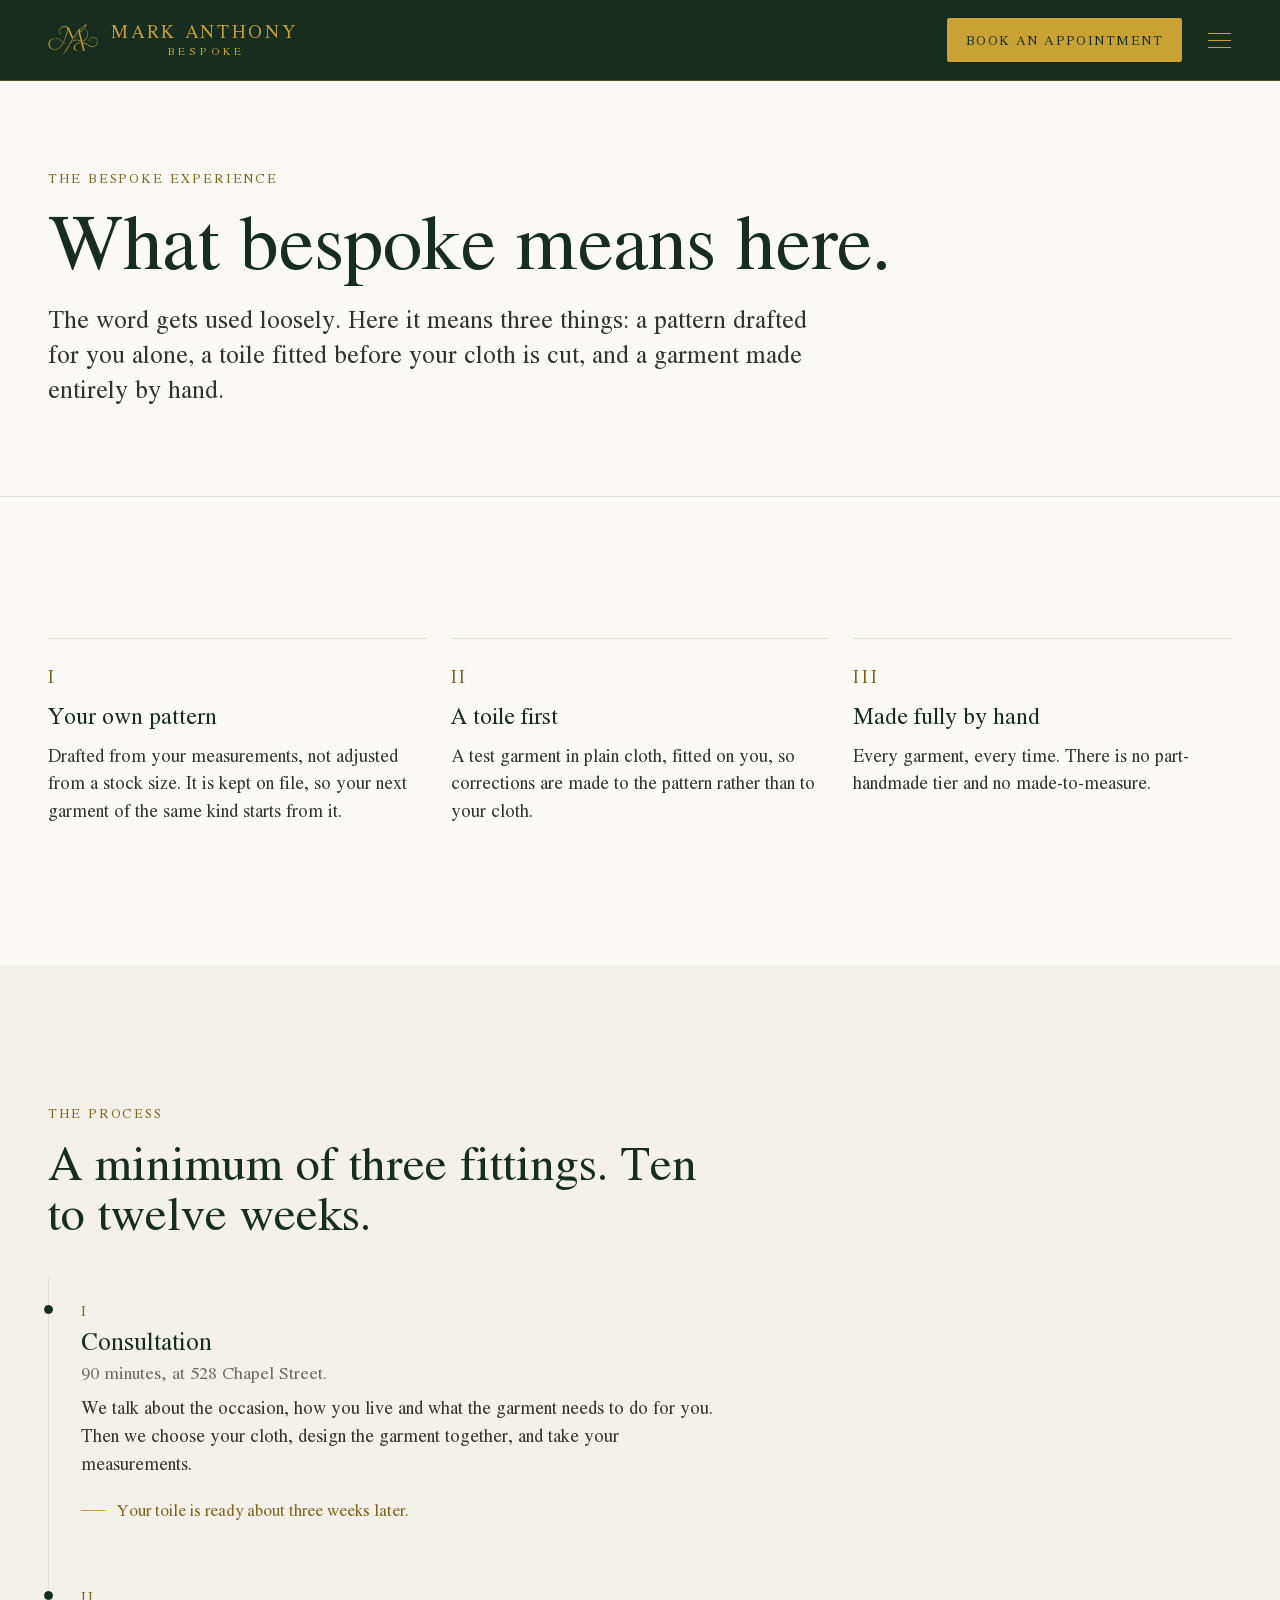
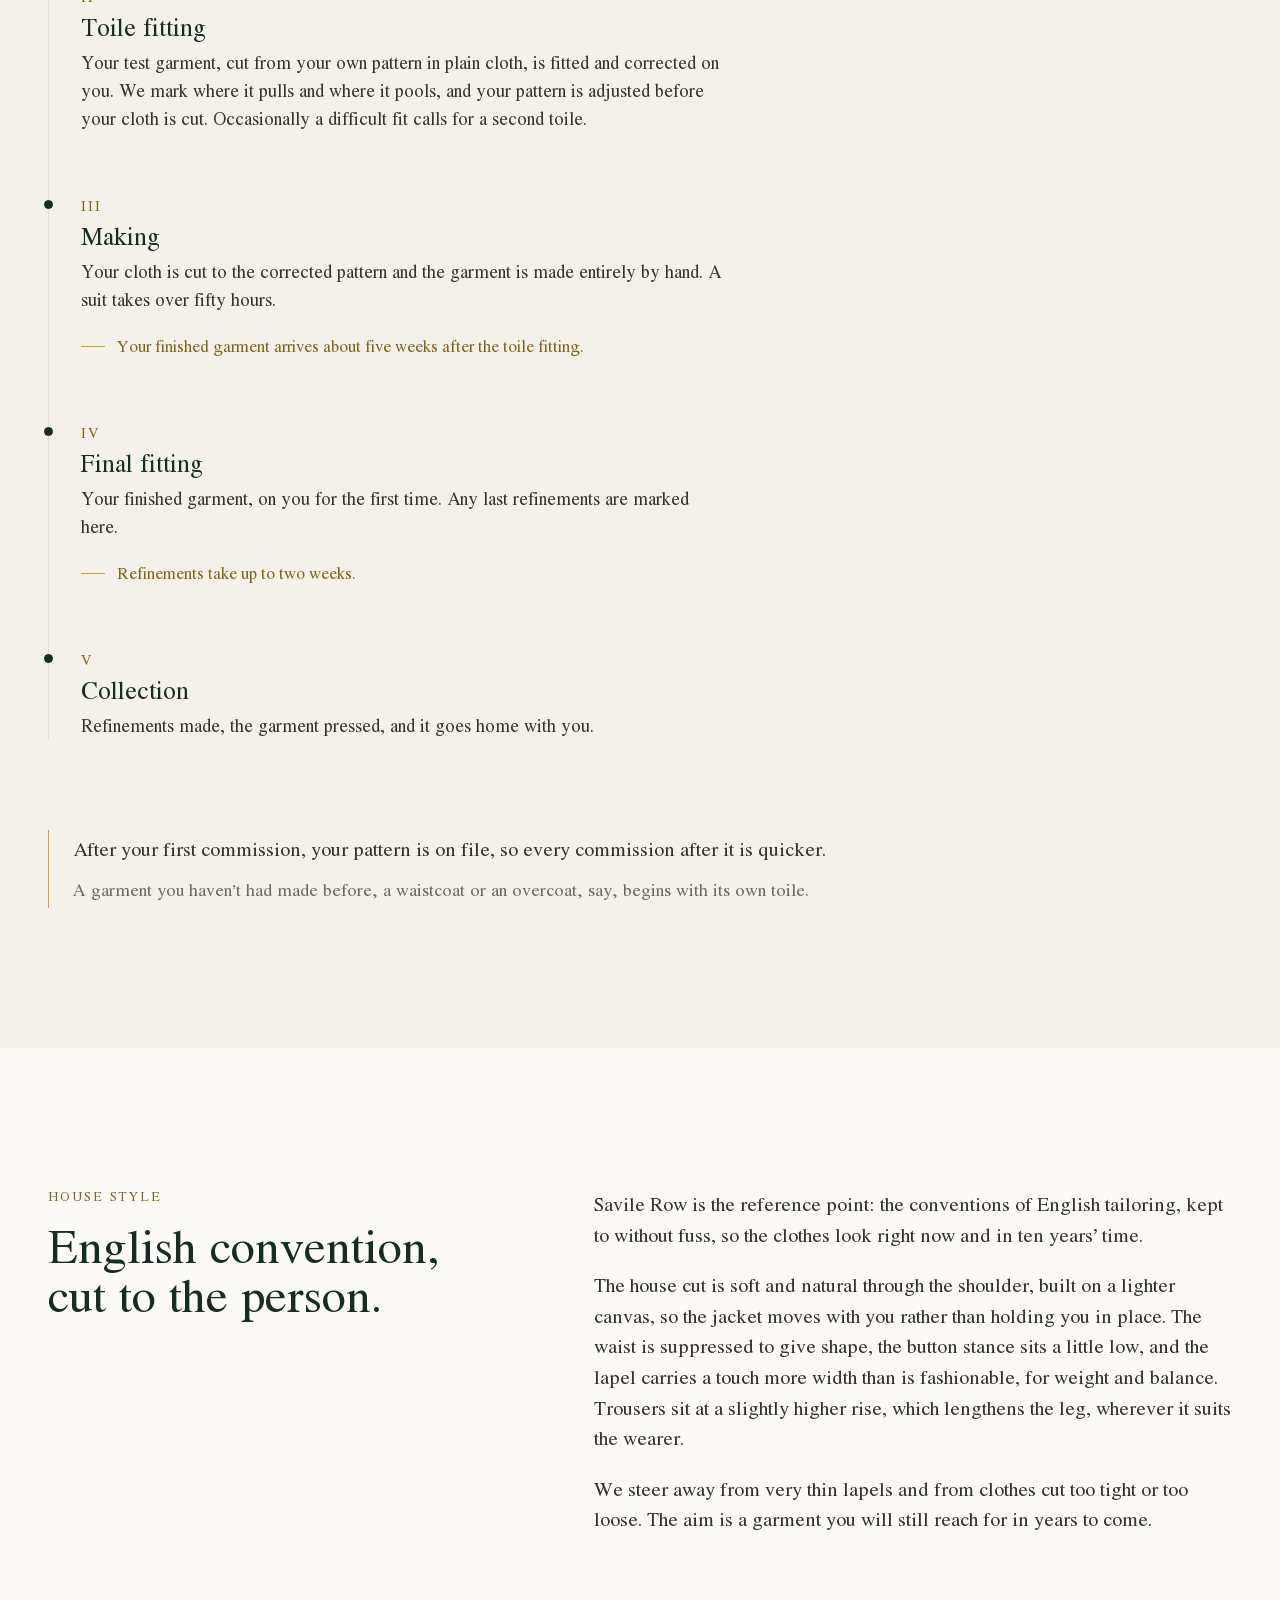
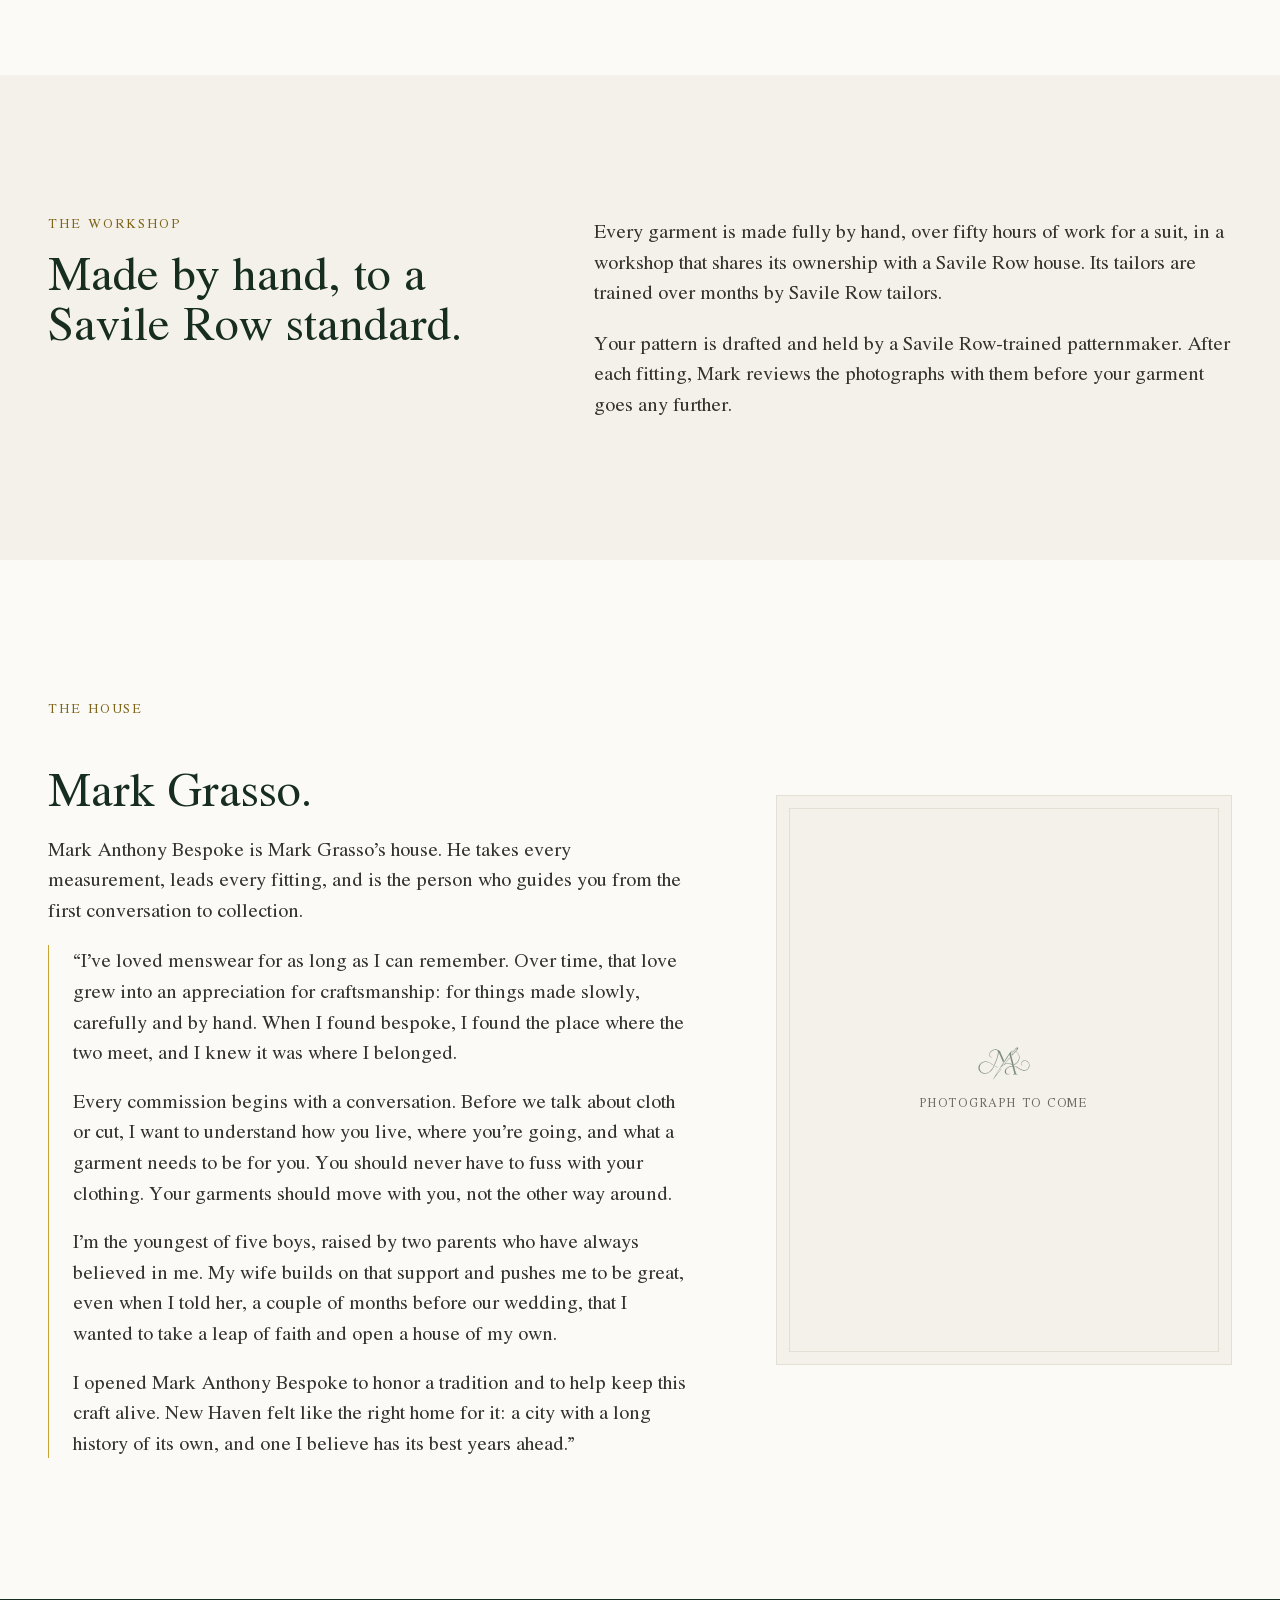
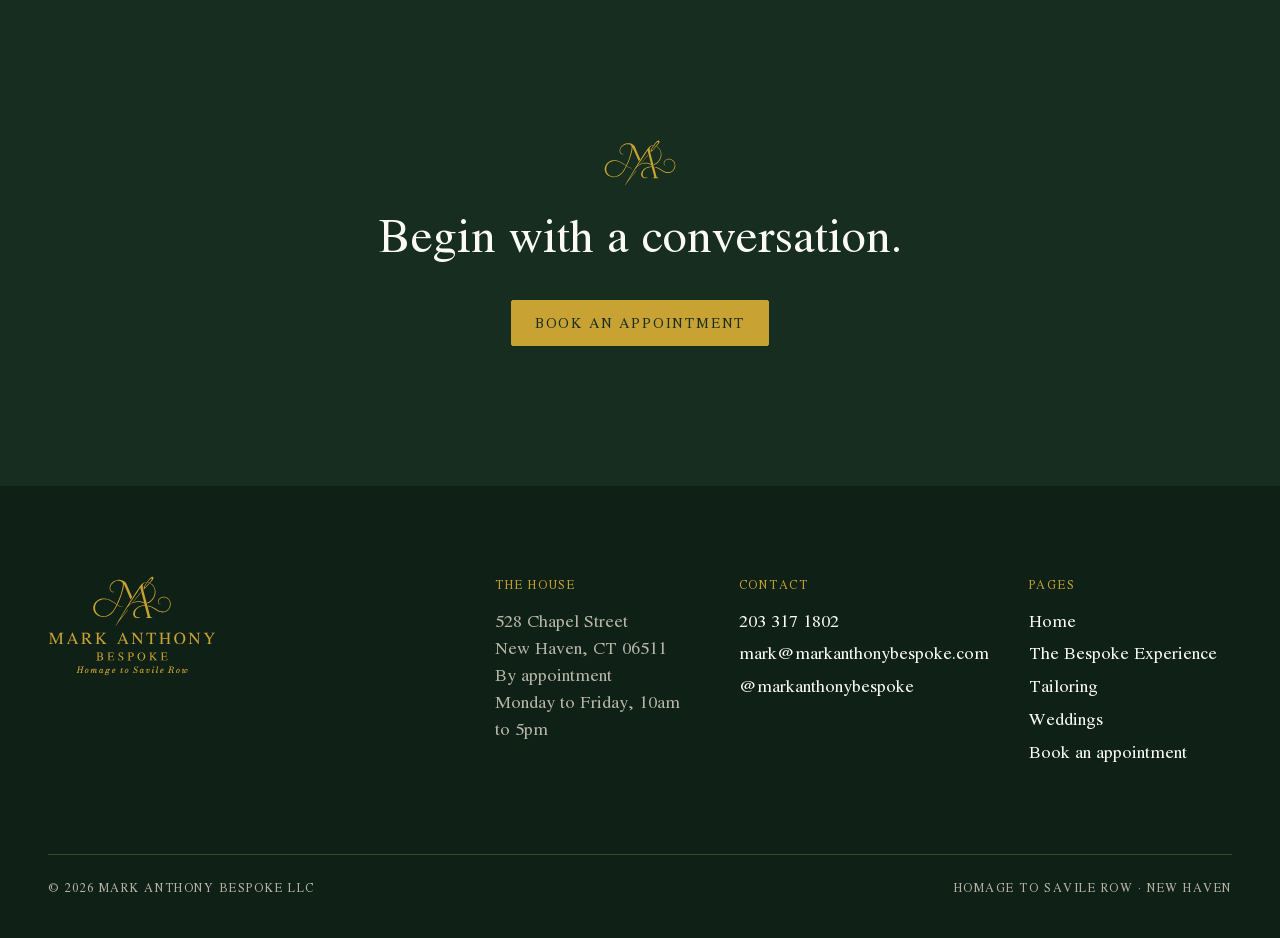
==== bespoke-experience/index.html @ 06cf0a45 "Add files via upload" ====
<!doctype html>
<html lang="en">
<head>
<meta charset="utf-8">
<meta name="viewport" content="width=device-width, initial-scale=1">
<title>The Bespoke Experience | Mark Anthony Bespoke</title>
<meta name="description" content="What bespoke means at Mark Anthony Bespoke: your own pattern, a toile fitting, and a garment made fully by hand. A minimum of three fittings over ten to twelve weeks.">
<meta name="theme-color" content="#162d20">
<meta property="og:title" content="The Bespoke Experience | Mark Anthony Bespoke">
<meta property="og:description" content="What bespoke means at Mark Anthony Bespoke: your own pattern, a toile fitting, and a garment made fully by hand. A minimum of three fittings over ten to twelve weeks.">
<meta property="og:type" content="website">
<link rel="icon" href="../assets/img/monogram-ink.svg" type="image/svg+xml">
<link rel="preload" href="../assets/fonts/jomolhari-latin.woff2" as="font" type="font/woff2" crossorigin>
<link rel="stylesheet" href="../assets/css/site.css">
<script src="../assets/js/site.js" defer></script>
</head>
<body>
<a class="skip" href="#main">Skip to content</a>
<header class="site-header" data-review="S-01">
  <div class="wrap site-header__inner">
    <a class="brand" href="../">
      <img src="../assets/img/monogram.svg" alt="" width="50" height="32">
      <span class="brand__word" aria-hidden="true"><span class="brand__name">Mark Anthony</span><span class="brand__sub">Bespoke</span></span>
      <span class="visually-hidden">Mark Anthony Bespoke, home</span>
    </a>
    <a class="btn header-book" href="../book/">Book an appointment</a>
    <button class="menu-toggle" type="button" aria-expanded="false" aria-controls="menu" aria-label="Open menu"><span></span></button>
  </div>
  <nav class="menu" id="menu" aria-label="Main" hidden>
    <div class="wrap">
      <ul class="menu__links"><li><a href="../">Home</a></li><li><a href="../bespoke-experience/" aria-current="page">The Bespoke Experience</a></li><li><a href="../tailoring/">Tailoring</a></li><li><a href="../weddings/">Weddings</a></li><li><a href="../book/">Book an appointment</a></li></ul>
      <div class="menu__meta">
        <a href="tel:+12033171802">203 317 1802</a>
        <a href="mailto:mark@markanthonybespoke.com">mark@markanthonybespoke.com</a>
        <a href="https://www.instagram.com/markanthonybespoke/" rel="noopener" target="_blank">Instagram @markanthonybespoke</a>
      </div>
    </div>
  </nav>
</header>
<main id="main">
<header class="page-head" data-review="E-01">
  <div class="wrap">
    <span class="eyebrow">The Bespoke Experience</span>
    <h1>What bespoke means here.</h1>
    <p class="lede">The word gets used loosely. Here it means three things: a pattern drafted for you alone, a toile fitted before your cloth is cut, and a garment made entirely by hand.</p>
  </div>
</header>

<section class="section" aria-labelledby="h-three" data-review="E-02">
  <div class="wrap">
    <h2 id="h-three" class="visually-hidden">Three things that make it bespoke</h2>
    <div class="cards cards--3">
      <article class="card card--rule reveal"><p class="card__meta">I</p><h3>Your own pattern</h3><p>Drafted from your measurements, not adjusted from a stock size. It is kept on file, so your next garment of the same kind starts from it.</p></article>
      <article class="card card--rule reveal"><p class="card__meta">II</p><h3>A toile first</h3><p>A test garment in plain cloth, fitted on you, so corrections are made to the pattern rather than to your cloth.</p></article>
      <article class="card card--rule reveal"><p class="card__meta">III</p><h3>Made fully by hand</h3><p>Every garment, every time. There is no part-handmade tier and no made-to-measure.</p></article>
    </div>
  </div>
</section>

<section class="section on-paper2" id="process" aria-labelledby="h-process" data-review="E-03">
  <div class="wrap">
    <div class="section-head reveal">
      <span class="eyebrow">The Process</span>
      <h2 id="h-process">A minimum of three fittings. Ten to twelve weeks.</h2>
    </div>
    <ol class="steps steps--full"><li class="step reveal"><p class="step__num">I</p><h3 class="step__title">Consultation</h3><p class="muted small" style="margin-top:.25rem">90 minutes, at 528 Chapel Street.</p><p class="step__body">We talk about the occasion, how you live and what the garment needs to do for you. Then we choose your cloth, design the garment together, and take your measurements.</p><p class="step__gap">Your toile is ready about three weeks later.</p></li><li class="step reveal"><p class="step__num">II</p><h3 class="step__title">Toile fitting</h3><p class="step__body">Your test garment, cut from your own pattern in plain cloth, is fitted and corrected on you. We mark where it pulls and where it pools, and your pattern is adjusted before your cloth is cut. Occasionally a difficult fit calls for a second toile.</p></li><li class="step reveal"><p class="step__num">III</p><h3 class="step__title">Making</h3><p class="step__body">Your cloth is cut to the corrected pattern and the garment is made entirely by hand. A suit takes over fifty hours.</p><p class="step__gap">Your finished garment arrives about five weeks after the toile fitting.</p></li><li class="step reveal"><p class="step__num">IV</p><h3 class="step__title">Final fitting</h3><p class="step__body">Your finished garment, on you for the first time. Any last refinements are marked here.</p><p class="step__gap">Refinements take up to two weeks.</p></li><li class="step reveal"><p class="step__num">V</p><h3 class="step__title">Collection</h3><p class="step__body">Refinements made, the garment pressed, and it goes home with you.</p></li></ol>
    <div class="callout reveal" style="margin-top:var(--space-5)" data-review="E-04">
      <p>After your first commission, your pattern is on file, so every commission after it is quicker.</p>
      <p class="small muted">A garment you haven&rsquo;t had made before, a waistcoat or an overcoat, say, begins with its own toile.</p>
    </div>
  </div>
</section>

<section class="section" aria-labelledby="h-style" data-review="E-05">
  <div class="wrap split">
    <div class="reveal">
      <span class="eyebrow">House style</span>
      <h2 id="h-style">English convention, cut to the person.</h2>
    </div>
    <div class="prose reveal">
      <p>Savile Row is the reference point: the conventions of English tailoring, kept to without fuss, so the clothes look right now and in ten years&rsquo; time.</p>
      <p>The house cut is soft and natural through the shoulder, built on a lighter canvas, so the jacket moves with you rather than holding you in place. The waist is suppressed to give shape, the button stance sits a little low, and the lapel carries a touch more width than is fashionable, for weight and balance. Trousers sit at a slightly higher rise, which lengthens the leg, wherever it suits the wearer.</p>
      <p>We steer away from very thin lapels and from clothes cut too tight or too loose. The aim is a garment you will still reach for in years to come.</p>
    </div>
  </div>
</section>

<section class="section on-paper2" aria-labelledby="h-workshop" data-review="E-06">
  <div class="wrap split">
    <div class="reveal">
      <span class="eyebrow">The workshop</span>
      <h2 id="h-workshop">Made by hand, to a Savile Row standard.</h2>
    </div>
    <div class="prose reveal">
      <p>Every garment is made fully by hand, over fifty hours of work for a suit, in a workshop that shares its ownership with a Savile Row house. Its tailors are trained over months by Savile Row tailors.</p>
      <p>Your pattern is drafted and held by a Savile Row-trained patternmaker. After each fitting, Mark reviews the photographs with them before your garment goes any further.</p>
    </div>
  </div>
</section>

<section class="section" aria-labelledby="h-mark" data-review="E-07">
  <div class="wrap split split--rev">
    <div class="reveal"><div class="ratio ratio--4x5"><div class="ph" role="img" aria-label="Mark Grasso in the fitting room"><!-- PHOTO: Portrait of Mark in the fitting room, tape round his neck, window light. 4:5 portrait. --><span><img src="../assets/img/monogram-ink.svg" alt="" width="52" height="33">Photograph to come</span></div></div></div>
    <div class="prose reveal">
      <span class="eyebrow">The house</span>
      <h2 id="h-mark">Mark Grasso.</h2>
      <p>Mark Anthony Bespoke is Mark Grasso&rsquo;s house. He takes every measurement, leads every fitting, and is the person who guides you from the first conversation to collection.</p>
      <div class="quote">
        <p>&ldquo;I&rsquo;ve loved menswear for as long as I can remember. Over time, that love grew into an appreciation for craftsmanship: for things made slowly, carefully and by hand. When I found bespoke, I found the place where the two meet, and I knew it was where I belonged.</p>
        <p>Every commission begins with a conversation. Before we talk about cloth or cut, I want to understand how you live, where you&rsquo;re going, and what a garment needs to be for you. You should never have to fuss with your clothing. Your garments should move with you, not the other way around.</p>
        <p>I&rsquo;m the youngest of five boys, raised by two parents who have always believed in me. My wife builds on that support and pushes me to be great, even when I told her, a couple of months before our wedding, that I wanted to take a leap of faith and open a house of my own.</p>
        <p>I opened Mark Anthony Bespoke to honor a tradition and to help keep this craft alive. New Haven felt like the right home for it: a city with a long history of its own, and one I believe has its best years ahead.&rdquo;</p>
      </div>
    </div>
  </div>
</section>
</main>

<section class="closing on-ink" aria-labelledby="closing-h" data-review="S-03">
  <div class="wrap">
    <img src="../assets/img/monogram.svg" alt="" width="72" height="46">
    <h2 id="closing-h">Begin with a conversation.</h2>
    <div class="btn-row"><a class="btn" href="../book/">Book an appointment</a></div>
  </div>
</section>

<footer class="site-footer" data-review="S-02">
  <div class="wrap">
    <div class="footer-grid">
      <div><img class="footer-logo" src="../assets/img/logo-full.svg" alt="Mark Anthony Bespoke, Homage to Savile Row" width="168" height="100"></div>
      <div>
        <p class="footer-h">The house</p>
        <address>528 Chapel Street<br>New Haven, CT 06511</address>
        <p>By appointment<br>Monday to Friday, 10am to 5pm</p>
      </div>
      <div>
        <p class="footer-h">Contact</p>
        <ul>
          <li><a href="tel:+12033171802">203 317 1802</a></li>
          <li><a href="mailto:mark@markanthonybespoke.com">mark@markanthonybespoke.com</a></li>
          <li><a href="https://www.instagram.com/markanthonybespoke/" rel="noopener" target="_blank">@markanthonybespoke</a></li>
        </ul>
      </div>
      <div>
        <p class="footer-h">Pages</p>
        <ul><li><a href="../">Home</a></li><li><a href="../bespoke-experience/">The Bespoke Experience</a></li><li><a href="../tailoring/">Tailoring</a></li><li><a href="../weddings/">Weddings</a></li><li><a href="../book/">Book an appointment</a></li></ul>
      </div>
    </div>
    <div class="footer-base"><span>&copy; 2026 Mark Anthony Bespoke LLC</span><span>Homage to Savile Row &middot; New Haven</span></div>
  </div>
</footer>
</body>
</html>
---- assets/css/site.css ----
/* Mark Anthony Bespoke — site.css (v2)
   Brand colours from the logo SVG: green #162d20, gold #c8a232.
   One typeface throughout: Jomolhari (regular only). No italics.
   Restraint: hairline rules, no shadows, radius ≤ 2px.
   Contrast (measured):
     on --paper #fbfaf7: --ink 14.1:1 · --body 12.2:1 · --muted 5.3:1 · --gold-text 5.4:1 (5.0:1 on --paper-2)
     --gold #c8a232 on paper is 2.3:1 — never text on light backgrounds; rules and ornaments only.
     on --ink: --paper 14.1:1 · --gold 6.1:1 · --muted-dark 7.2:1 */

/* Jomolhari (SIL Open Font License), Latin subset with TrueType hinting removed (its hinting
   renders unevenly on Windows at text sizes). Self-hosted and preloaded so pages open in it. */
@font-face {
  font-family: "Jomolhari";
  font-style: normal;
  font-weight: 400;
  font-display: swap;
  src: url("../fonts/jomolhari-latin.woff2") format("woff2");
  unicode-range: U+0000-00FF, U+0131, U+0152-0153, U+02BB-02BC, U+02C6, U+02DA, U+02DC, U+0304, U+0308, U+0329, U+2000-206F, U+20AC, U+2122, U+2191, U+2193, U+2212, U+2215, U+FEFF, U+FFFD;
}

:root {
  --ink: #162d20;           /* logo green */
  --ink-deep: #0f2117;
  --gold: #c8a232;          /* logo gold */
  --gold-text: #7d6418;     /* same hue, darkened for small text on paper */
  --paper: #fbfaf7;
  --paper-2: #f4f1ea;
  --body: #33322d;
  --muted: #6b695f;
  --muted-dark: #b9b6a8;
  --rule: #e4dfd4;
  --rule-dark: rgba(200, 162, 50, .3);

  --f: "Jomolhari", Georgia, "Times New Roman", serif;

  --measure: 64ch;
  --wrap: 74rem;
  --gutter: clamp(1rem, 4vw, 3rem);
  --space-2: 1rem;
  --space-3: 1.5rem;
  --space-4: 2.5rem;
  --space-5: clamp(3rem, 7vw, 6rem);
  --space-6: clamp(4.5rem, 11vw, 9rem);
  --radius: 2px;
  --ease: cubic-bezier(.2, .7, .2, 1);
  --header-h: 5rem;
}

/* ---------- Reset ---------- */
*, *::before, *::after { box-sizing: border-box; }
html { -webkit-text-size-adjust: 100%; scroll-padding-top: calc(var(--header-h) + 1rem); }
@media (prefers-reduced-motion: no-preference) { html { scroll-behavior: smooth; } }
body {
  margin: 0;
  background: var(--paper);
  color: var(--body);
  font: 400 1.125rem/1.7 var(--f);
  font-kerning: normal;
  font-synthesis: none;
  -webkit-font-smoothing: antialiased;
}
img, svg { display: block; max-width: 100%; height: auto; }
a { color: inherit; }
h1, h2, h3, h4 { margin: 0; font-weight: 400; color: var(--ink); font-family: var(--f); }
p, ul, ol, dl, figure, blockquote { margin: 0; }
em, i, cite { font-style: normal; }

/* ---------- Focus ---------- */
:focus { outline: none; }
:focus-visible { outline: 2px solid var(--gold-text); outline-offset: 3px; border-radius: var(--radius); }
.on-ink :focus-visible, .site-header :focus-visible, .hero :focus-visible, .menu :focus-visible { outline-color: var(--gold); }

.skip {
  position: absolute; left: 1rem; top: -4rem; z-index: 100;
  background: var(--gold); color: var(--ink);
  font: 400 .8125rem/1 var(--f); letter-spacing: .12em; text-transform: uppercase;
  padding: .9rem 1.1rem; text-decoration: none;
}
.skip:focus { top: 1rem; }
.visually-hidden {
  position: absolute !important; width: 1px; height: 1px; overflow: hidden;
  clip: rect(0 0 0 0); white-space: nowrap;
}

/* ---------- Type ---------- */
h1 { font-size: clamp(2.4rem, 5.6vw, 4.4rem); line-height: 1.08; letter-spacing: -.005em; }
h2, .h2 { font-size: clamp(1.8rem, 3.6vw, 2.7rem); line-height: 1.15; }
h3, .h3 { font-size: clamp(1.3rem, 2.1vw, 1.55rem); line-height: 1.3; }

/* The all-caps label style: eyebrows, buttons, small labels */
.caps, .eyebrow, .btn, .link, .card__meta, .step__num, .appt__dur, .expect dt, .footer-h {
  font-family: var(--f); font-weight: 400; text-transform: uppercase; letter-spacing: .16em;
}
.eyebrow { display: block; font-size: .75rem; line-height: 1.3; color: var(--gold-text); margin-bottom: var(--space-2); }
.on-ink .eyebrow { color: var(--gold); }
.lede { font-size: clamp(1.2rem, 1.9vw, 1.4rem); line-height: 1.55; max-width: 34em; }
.prose { max-width: var(--measure); }
.prose > * + * { margin-top: 1.1em; }
.muted { color: var(--muted); }
.small { font-size: 1rem; }

.tk {
  font: 400 .8125rem/1.4 var(--f); letter-spacing: .02em;
  background: #f6eed9; color: #5d4a22; padding: .1em .4em; border-radius: var(--radius);
}
.on-ink .tk { background: rgba(200,162,50,.18); color: var(--paper); }

/* ---------- Layout ---------- */
.wrap { width: min(100% - 2 * var(--gutter), var(--wrap)); margin-inline: auto; }
.section { padding-block: var(--space-6); }
.section + .section { border-top: 1px solid var(--rule); }
.on-ink { background: var(--ink); color: var(--paper); }
.on-ink h1, .on-ink h2, .on-ink h3 { color: var(--paper); }
.on-ink .muted { color: var(--muted-dark); }
.on-paper2 { background: var(--paper-2); }
.section.on-ink + .section, .section + .section.on-ink, .section.on-paper2 + .section, .section + .section.on-paper2 { border-top: 0; }

.split { display: grid; gap: var(--space-4); }
@media (min-width: 56rem) {
  .split { grid-template-columns: 5fr 7fr; gap: var(--space-5); align-items: start; }
  .split--rev { grid-template-columns: 7fr 5fr; align-items: center; }
  .split--rev > :first-child { order: 2; }
}
.section-head { max-width: 42rem; margin-bottom: var(--space-4); }
.section-head p { margin-top: var(--space-2); }

/* ---------- Buttons & links ---------- */
.btn {
  display: inline-flex; align-items: center; justify-content: center;
  min-height: 2.875rem; padding: .85rem 1.4rem .75rem;
  font-size: .8125rem; line-height: 1.1; letter-spacing: .14em;
  text-decoration: none; text-align: center;
  border: 1px solid var(--ink); border-radius: var(--radius);
  background: var(--ink); color: var(--paper); cursor: pointer;
  transition: background-color .25s var(--ease), color .25s var(--ease), border-color .25s var(--ease);
}
.btn:hover { background: var(--ink-deep); }
.btn--ghost { background: transparent; color: var(--ink); }
.btn--ghost:hover { background: var(--ink); color: var(--paper); }
.on-ink .btn, .hero .btn, .site-header .btn { background: var(--gold); color: var(--ink); border-color: var(--gold); }
.on-ink .btn:hover, .hero .btn:hover, .site-header .btn:hover { background: #d8b648; border-color: #d8b648; }
.btn-row { display: flex; flex-wrap: wrap; gap: .75rem; margin-top: var(--space-4); }

.link {
  font-size: .8125rem; line-height: 1.3; letter-spacing: .14em;
  text-decoration: none; color: var(--ink);
  display: inline-flex; align-items: center; gap: .6em; padding-block: .8rem;
  background: linear-gradient(currentColor, currentColor) 0 calc(100% - .55rem) / 0 1px no-repeat;
  transition: background-size .35s var(--ease);
}
.link::after { content: "\203A"; letter-spacing: 0; transition: transform .35s var(--ease); }
.link:hover { background-size: 100% 1px; }
.link:hover::after { transform: translateX(3px); }
.on-ink .link { color: var(--paper); }
.prose a, .text-link { color: var(--ink); text-decoration-color: var(--gold); text-decoration-thickness: 1px; text-underline-offset: .2em; }
.prose a:hover, .text-link:hover { text-decoration-color: var(--ink); }
.on-ink .prose a, .on-ink .text-link { color: var(--paper); }

/* ---------- Header (dark, gold brand) ---------- */
.site-header { position: sticky; top: 0; z-index: 50; background: var(--ink); border-bottom: 1px solid var(--rule-dark); }
.site-header__inner { display: flex; align-items: center; gap: 1rem; height: var(--header-h); }
.brand { display: flex; align-items: center; gap: .85rem; text-decoration: none; color: var(--gold); margin-right: auto; min-height: 44px; }
.brand img { width: 3.1rem; height: auto; }
.brand__word { display: flex; flex-direction: column; align-items: center; line-height: 1; }
.brand__name { font: 400 1.05rem/1 var(--f); letter-spacing: .16em; text-transform: uppercase; }
.brand__sub { font: 400 .62rem/1 var(--f); letter-spacing: .38em; text-transform: uppercase; margin-top: .45rem; padding-left: .38em; }
.header-book { padding: .75rem 1.1rem .65rem; min-height: 2.75rem; font-size: .75rem; letter-spacing: .12em; white-space: nowrap; }
.header-book[aria-current="page"] { background: transparent !important; color: var(--gold) !important; }

.menu-toggle {
  display: inline-flex; align-items: center; justify-content: center;
  width: 2.75rem; height: 2.75rem; padding: 0; margin-right: -.6rem;
  background: none; border: 0; color: var(--gold); cursor: pointer;
}
.menu-toggle span, .menu-toggle span::before, .menu-toggle span::after {
  display: block; width: 1.4rem; height: 1px; background: currentColor; position: relative;
  transition: transform .3s var(--ease), background-color .2s;
}
.menu-toggle span::before, .menu-toggle span::after { content: ""; position: absolute; left: 0; }
.menu-toggle span::before { top: -7px; }
.menu-toggle span::after { top: 7px; }
.menu-toggle[aria-expanded="true"] span { background: transparent; }
.menu-toggle[aria-expanded="true"] span::before { transform: translateY(7px) rotate(45deg); }
.menu-toggle[aria-expanded="true"] span::after { transform: translateY(-7px) rotate(-45deg); }

.menu { background: var(--ink); border-top: 1px solid var(--rule-dark); color: var(--paper); padding: 1rem 0 2rem; }
.menu[hidden] { display: none; }
.menu ul { list-style: none; margin: 0; padding: 0; }
.menu__links a {
  display: block; padding: 1rem 0; border-bottom: 1px solid var(--rule-dark);
  font: 400 1.6rem/1.2 var(--f); color: var(--paper); text-decoration: none;
  transition: color .2s;
}
.menu__links a:hover, .menu__links a[aria-current="page"] { color: var(--gold); }
.menu__meta { display: flex; flex-wrap: wrap; gap: .5rem 2rem; margin-top: 1.5rem; font-size: 1rem; color: var(--muted-dark); }
.menu__meta a { color: var(--paper); text-decoration: none; }
.menu__meta a:hover { color: var(--gold); }
@media (min-width: 48rem) { .menu__links { columns: 2; column-gap: 4rem; } .menu__links li { break-inside: avoid; } }

@media (max-width: 34rem) {
  .brand__word { display: none; }
  .header-book { padding-inline: .8rem; letter-spacing: .08em; }
}

/* ---------- Hero (full width, text over image) ---------- */
.hero { position: relative; color: var(--paper); background: var(--ink); overflow: hidden; }
.hero__media { position: absolute; inset: 0; }
.hero__media img { width: 100%; height: 100%; object-fit: cover; object-position: center 35%; }
.hero__media::after {
  content: ""; position: absolute; inset: 0;
  background: linear-gradient(to right, rgba(22,45,32,.92) 0%, rgba(22,45,32,.82) 50%, rgba(22,45,32,.45) 100%); /* legibility scrim over photography */
}
@media (max-width: 47.99rem) {
  .hero__media::after { background: linear-gradient(to top, rgba(22,45,32,.92) 0%, rgba(22,45,32,.7) 55%, rgba(22,45,32,.45) 100%); }
}
.hero__inner { position: relative; display: flex; flex-direction: column; justify-content: flex-end; min-height: min(46rem, calc(100svh - var(--header-h))); padding-block: var(--space-5); }
@media (min-width: 48rem) { .hero__inner { justify-content: center; } }
.hero h1 { color: var(--paper); max-width: 12em; }
.hero .lede { margin-top: var(--space-3); color: rgba(251,250,247,.9); max-width: 30em; }

/* Placeholder for photography not yet taken */
.ph {
  position: relative; width: 100%; height: 100%;
  display: grid; place-items: center; text-align: center;
  background: var(--paper-2); color: var(--muted); border: 1px solid var(--rule); padding: 1.5rem;
}
.ph::before { content: ""; position: absolute; inset: .75rem; border: 1px solid var(--rule); pointer-events: none; }
.ph span { font: 400 .6875rem/1.7 var(--f); letter-spacing: .16em; text-transform: uppercase; max-width: 22em; position: relative; }
.ratio .ph img, .ph span img { width: 3.25rem; height: auto; margin: 0 auto .9rem; opacity: .55; object-fit: contain; }
.ratio { position: relative; }
.ratio > * { position: absolute; inset: 0; }
.ratio--4x5 { aspect-ratio: 4 / 5; }
.ratio--3x2 { aspect-ratio: 3 / 2; }
.ratio img { width: 100%; height: 100%; object-fit: cover; }

.statement { font-size: clamp(1.7rem, 3.4vw, 2.5rem); line-height: 1.25; color: var(--ink); max-width: 22em; }

/* ---------- Process steps (I–V) ---------- */
.steps { list-style: none; margin: 0; padding: 0; display: grid; }
.step { position: relative; padding: 1.4rem 0 1.4rem 2rem; border-left: 1px solid var(--rule); }
.step::before {
  content: ""; position: absolute; left: -5px; top: 1.75rem; width: 9px; height: 9px; border-radius: 50%;
  background: var(--ink); border: 1px solid var(--ink);
}
.step__num { font-size: .8125rem; color: var(--gold-text); }
.step__title { font-size: 1.4rem; line-height: 1.25; color: var(--ink); margin-top: .35rem; }
.step__body { margin-top: .5rem; font-size: 1.02rem; }
@media (min-width: 56rem) {
  .steps--row { grid-template-columns: repeat(5, 1fr); }
  .steps--row .step { border-left: 0; border-top: 1px solid var(--rule); padding: 2rem 1.5rem 0 0; }
  .steps--row .step::before { left: 0; top: -5px; }
}
.steps--full .step { padding-bottom: var(--space-4); }
.steps--full .step:last-child { padding-bottom: 0; }
.steps--full .step__body { max-width: 40rem; }
.step__gap {
  margin-top: 1.25rem; font-size: .9375rem; color: var(--gold-text);
  display: flex; align-items: center; gap: .75rem;
}
.step__gap::before { content: ""; width: 1.5rem; height: 1px; background: var(--gold); flex: none; }

/* ---------- Cards ---------- */
.cards { display: grid; gap: var(--space-4) var(--space-3); }
@media (min-width: 40rem) { .cards--3, .cards--5 { grid-template-columns: repeat(2, 1fr); } }
@media (min-width: 56rem) {
  .cards--3 { grid-template-columns: repeat(3, 1fr); }
  .cards--5 { grid-template-columns: repeat(5, 1fr); }
}
@media (max-width: 39.99rem) { .cards--tiles { grid-template-columns: repeat(2, 1fr); gap: var(--space-3) 1rem; } }
.card { display: flex; flex-direction: column; gap: .75rem; }
.card--rule { padding-top: var(--space-3); border-top: 1px solid var(--rule); }
.card__meta { font-size: .75rem; color: var(--gold-text); }
.card h3 { font-size: 1.3rem; }
.card p { font-size: 1.02rem; }

/* Appointment cards / picker */
.appts { display: grid; gap: 1px; background: var(--rule); border: 1px solid var(--rule); }
@media (min-width: 48rem) { .appts { grid-template-columns: repeat(2, 1fr); } }
.appt {
  background: var(--paper); padding: var(--space-4) var(--space-3);
  display: flex; flex-direction: column; gap: .8rem; text-align: left; color: var(--body);
  text-decoration: none; border: 0; font: inherit; width: 100%;
  scroll-margin-top: calc(var(--header-h) + 1rem);
}
.appt h3 { font-size: 1.55rem; }
.appt__dur { font-size: .75rem; color: var(--gold-text); }
.appt p { font-size: 1.02rem; }
.appt .btn { margin-top: auto; align-self: flex-start; }
a.appt, button.appt { cursor: pointer; transition: background-color .25s var(--ease), color .25s var(--ease); }
a.appt:hover { background: var(--paper-2); }
.appt[aria-current="true"] { background: var(--ink); color: var(--paper); }
.appt[aria-current="true"] h3 { color: var(--paper); }
.appt[aria-current="true"] .appt__dur { color: var(--gold); }
.appt__check { margin-top: auto; font-size: .75rem; letter-spacing: .16em; text-transform: uppercase; color: var(--gold-text); }
.appt[aria-current="true"] .appt__check { color: var(--gold); }

/* ---------- Book page ---------- */
.book-hero { padding-block: var(--space-5) var(--space-4); }
.step-h { font-size: .8125rem; color: var(--gold-text); margin: var(--space-5) 0 var(--space-2); letter-spacing: .16em; text-transform: uppercase; }
#h-select { margin-top: 0; }

.expect { display: grid; gap: 0; border-top: 1px solid var(--rule); }
@media (min-width: 48rem) { .expect { grid-template-columns: repeat(2, 1fr); } }
@media (min-width: 72rem) { .expect { grid-template-columns: repeat(4, 1fr); } }
.expect > div { padding: 1.25rem 0; border-bottom: 1px solid var(--rule); }
@media (min-width: 48rem) {
  .expect > div { padding-right: 1.5rem; }
  .expect > div:nth-child(even) { padding-left: 1.5rem; border-left: 1px solid var(--rule); }
}
@media (min-width: 72rem) { .expect > div + div { padding-left: 1.5rem; border-left: 1px solid var(--rule); } }
.expect dt { font-size: .75rem; color: var(--gold-text); margin-bottom: .5rem; }
.expect dd { margin: 0; font-size: 1.02rem; }

.book-grid { display: grid; gap: var(--space-4); }
@media (min-width: 64rem) { .book-grid { grid-template-columns: 2fr 1fr; align-items: start; } }

.scheduler { border: 1px solid var(--ink); border-radius: var(--radius); background: #fff; }
.scheduler__bar { display: flex; flex-wrap: wrap; align-items: center; justify-content: space-between; gap: .5rem 1rem; padding: 1rem 1.25rem; background: var(--ink); color: var(--paper); }
.scheduler__title { font-size: 1.15rem; color: var(--paper); }
.scheduler__meta { font-size: .75rem; letter-spacing: .14em; text-transform: uppercase; color: var(--gold); }
.scheduler__frame { position: relative; min-height: 1100px; /* reserved: Acuity's mobile layout runs ~1000–1100px */ }
@media (min-width: 48rem) { .scheduler__frame { min-height: 900px; } }
.scheduler__frame iframe { display: block; width: 100%; height: 1100px; border: 0; }
@media (min-width: 48rem) { .scheduler__frame iframe { height: 900px; } }
.scheduler__loading {
  position: absolute; inset: 0; display: grid; justify-items: center; align-content: start; gap: 1rem;
  padding: 6rem 2rem 2rem; text-align: center; color: var(--muted); background: var(--paper);
}
.scheduler__loading img { width: 3.5rem; opacity: .6; }
.scheduler__loading p { font-size: .8125rem; line-height: 1.7; letter-spacing: .12em; text-transform: uppercase; max-width: 26rem; }
.scheduler.is-loaded .scheduler__loading { display: none; }
.scheduler__foot { display: flex; flex-wrap: wrap; gap: .5rem 1.5rem; justify-content: space-between; align-items: center; padding: 1rem 1.25rem; border-top: 1px solid var(--rule); background: var(--paper); font-size: 1rem; }

.location { border: 1px solid var(--rule); background: var(--paper); }
.location__map { aspect-ratio: 4 / 3; background: var(--paper-2); border-bottom: 1px solid var(--rule); }
.location__map iframe { display: block; width: 100%; height: 100%; border: 0; }
.location__body { padding: 1.5rem; }
.location__body h3 { font-size: 1.3rem; margin-bottom: .75rem; }
.location__body p + p { margin-top: .75rem; }
@media (min-width: 64rem) { .location { position: sticky; top: calc(var(--header-h) + 1.5rem); } }

/* ---------- Closing booking block ---------- */
.closing { background: var(--ink); color: var(--paper); text-align: center; padding-block: var(--space-6); }
.closing img { width: 4.5rem; margin: 0 auto var(--space-3); }
.closing h2 { color: var(--paper); }
.closing .btn-row { justify-content: center; }

/* ---------- Footer ---------- */
.site-footer { background: var(--ink-deep); color: var(--muted-dark); padding-block: var(--space-5) var(--space-4); font-size: 1rem; }
.site-footer a { color: var(--paper); text-decoration: none; }
.site-footer a:hover { color: var(--gold); }
.footer-grid { display: grid; gap: var(--space-4); }
@media (min-width: 48rem) { .footer-grid { grid-template-columns: 2fr 1fr 1fr 1fr; } }
.footer-logo { width: 10.5rem; }
.footer-h { font-size: .6875rem; color: var(--gold); margin-bottom: .75rem; }
.site-footer ul { list-style: none; padding: 0; margin: 0; }
.site-footer li + li { margin-top: .35rem; }
.site-footer address { font-style: normal; }
.footer-base {
  margin-top: var(--space-5); padding-top: var(--space-3); border-top: 1px solid var(--rule-dark);
  display: flex; flex-wrap: wrap; gap: .5rem 2rem; justify-content: space-between;
  font-size: .6875rem; letter-spacing: .14em; text-transform: uppercase;
}

/* ---------- Misc ---------- */
.page-head { padding-block: var(--space-5); border-bottom: 1px solid var(--rule); }
.page-head .lede { margin-top: var(--space-3); }
.list-plain { list-style: none; padding: 0; margin: 0; }
.list-rule li { padding: .8rem 0; border-bottom: 1px solid var(--rule); }
.list-rule li:first-child { border-top: 1px solid var(--rule); }
.cloth-list { columns: 2; column-gap: 2rem; }
.cloth-list li { break-inside: avoid; }
.callout { border-left: 1px solid var(--gold); padding: .25rem 0 .25rem 1.5rem; }
.callout p + p { margin-top: .75rem; }
.quote { border-left: 1px solid var(--gold); padding-left: 1.5rem; }
.quote p + p { margin-top: 1em; }

/* ---------- Reveal (progressive; content visible without JS) ---------- */
@media (prefers-reduced-motion: no-preference) {
  .js .reveal { opacity: 0; transform: translateY(14px); transition: opacity .9s var(--ease), transform .9s var(--ease); }
  .js .reveal.is-in { opacity: 1; transform: none; }
}
@media (prefers-reduced-motion: reduce) {
  *, *::before, *::after { transition-duration: .01ms !important; animation-duration: .01ms !important; }
}
@media print { .site-header, .closing, .scheduler, .location__map { display: none; } }

/* ---------- Review mode (?review=1) — tags match the feedback doc; invisible otherwise ---------- */
.review [data-review]:not(.site-header) { position: relative; }
.review [data-review] { outline: 1px dashed rgba(125, 100, 24, .6); outline-offset: -1px; }
.review [data-review]::after {
  content: attr(data-review);
  position: absolute; top: .5rem; right: .5rem; z-index: 45;
  font: 400 .75rem/1 var(--f); letter-spacing: .08em;
  background: var(--gold-text); color: #fff; padding: .45rem .55rem .35rem; border-radius: var(--radius);
  pointer-events: none;
}
.review .site-header[data-review]::after { top: auto; bottom: -1.9rem; }
.review-badge {
  position: fixed; left: 1rem; bottom: 1rem; z-index: 60;
  font: 400 .8125rem/1.3 var(--f); background: var(--ink); color: var(--paper);
  padding: .6rem .8rem; border-radius: var(--radius); border: 1px solid var(--rule-dark);
}
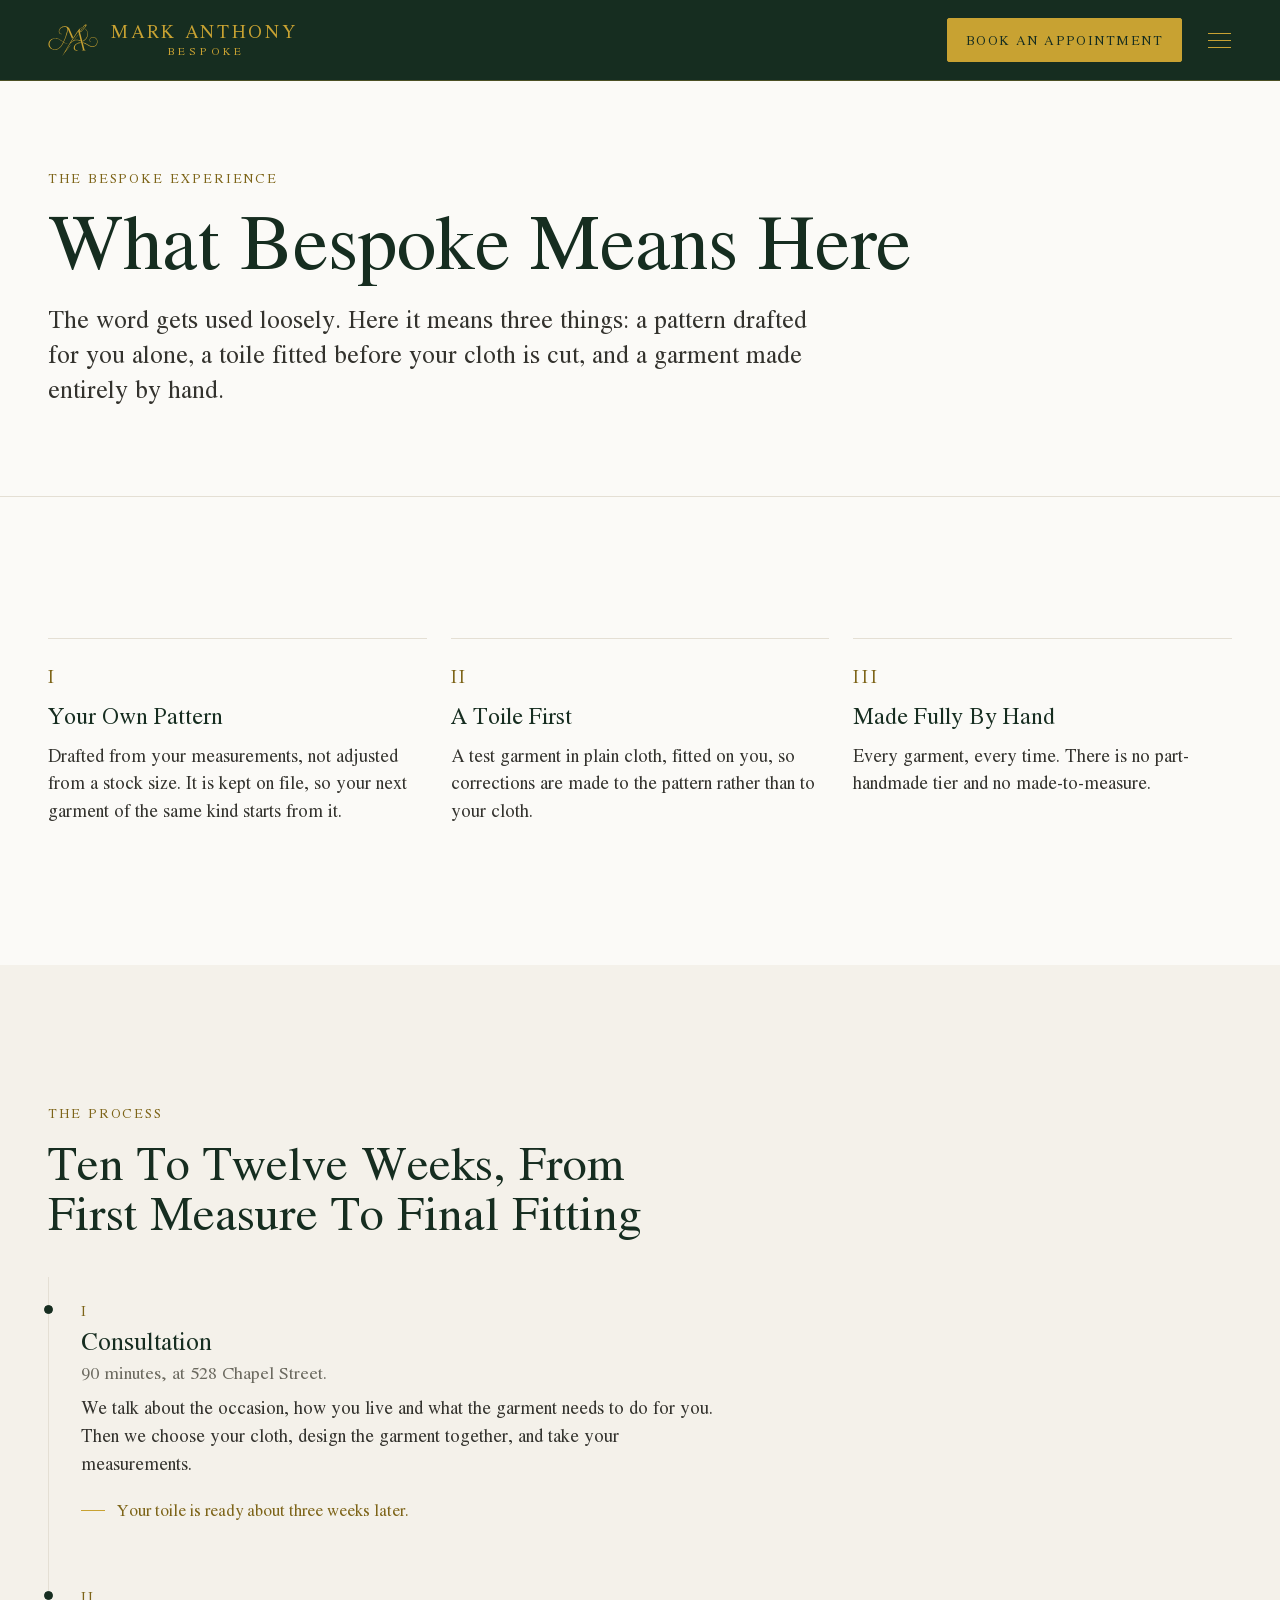
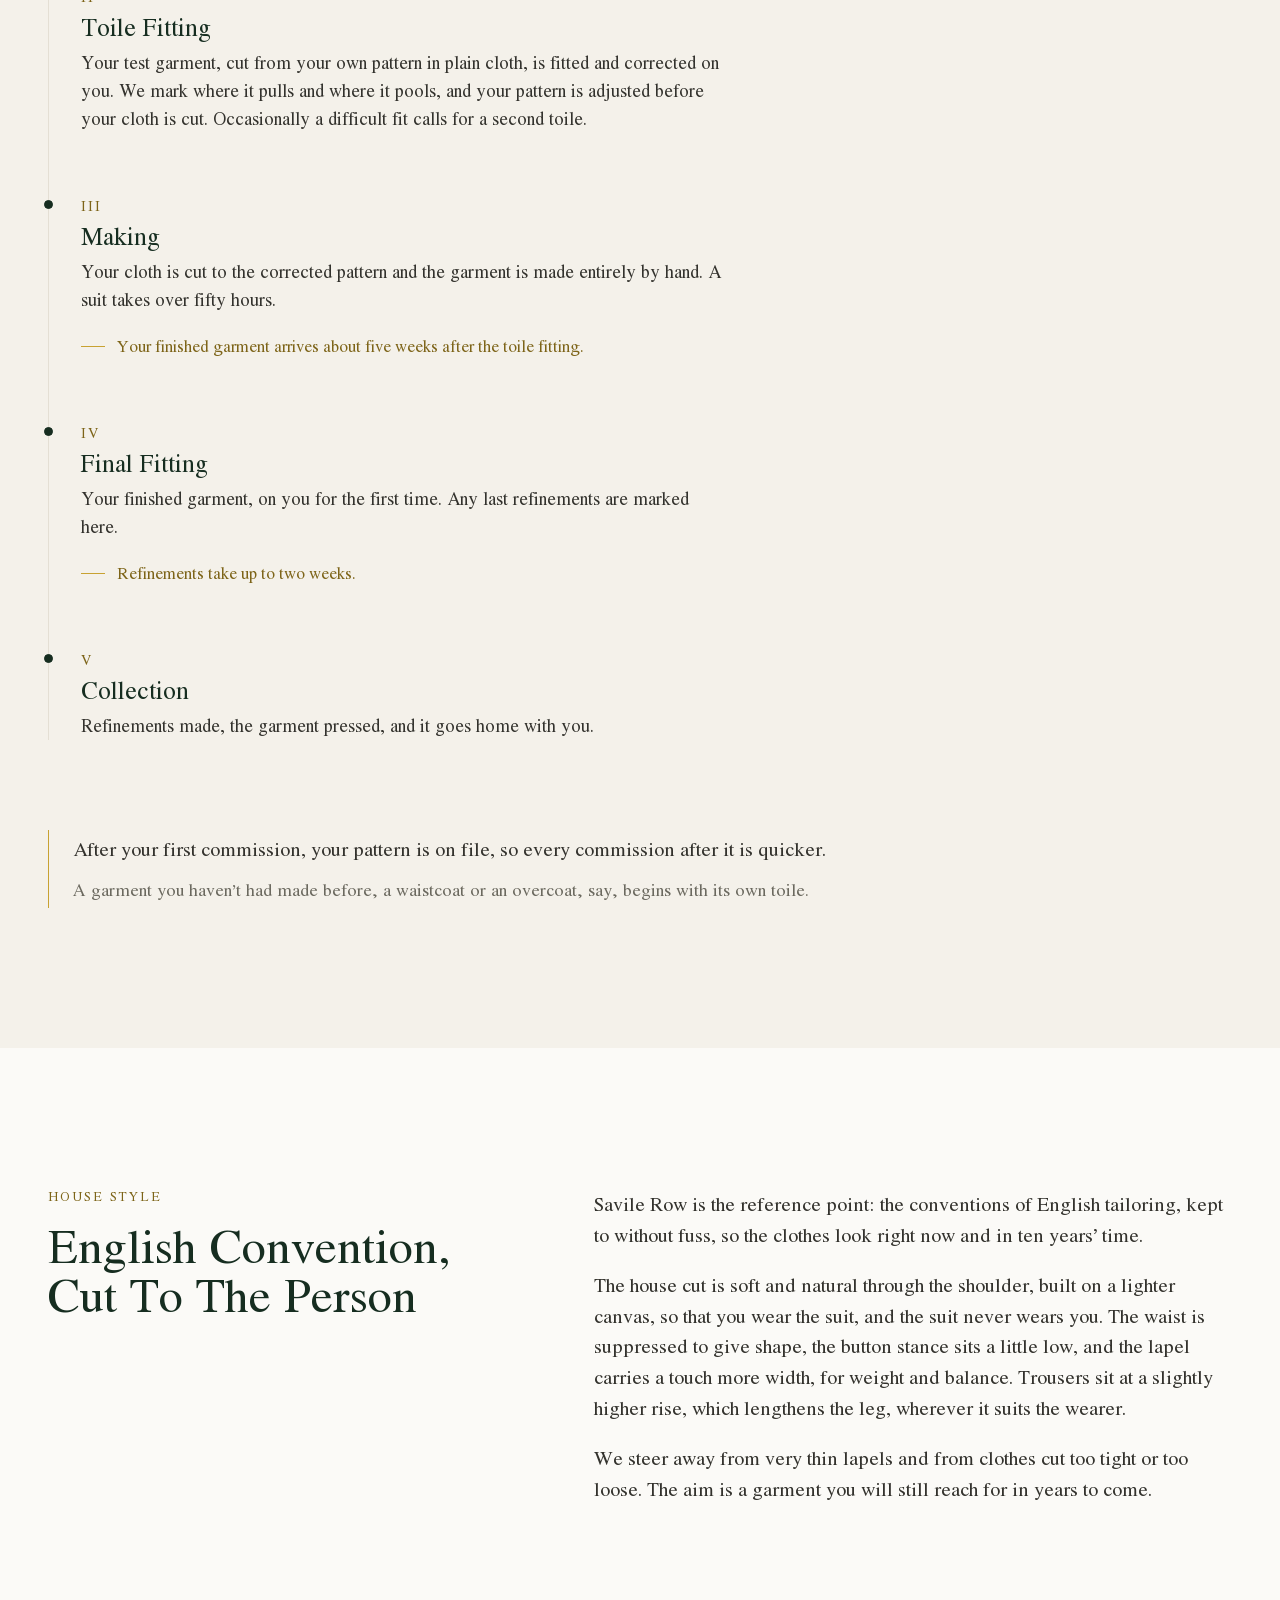
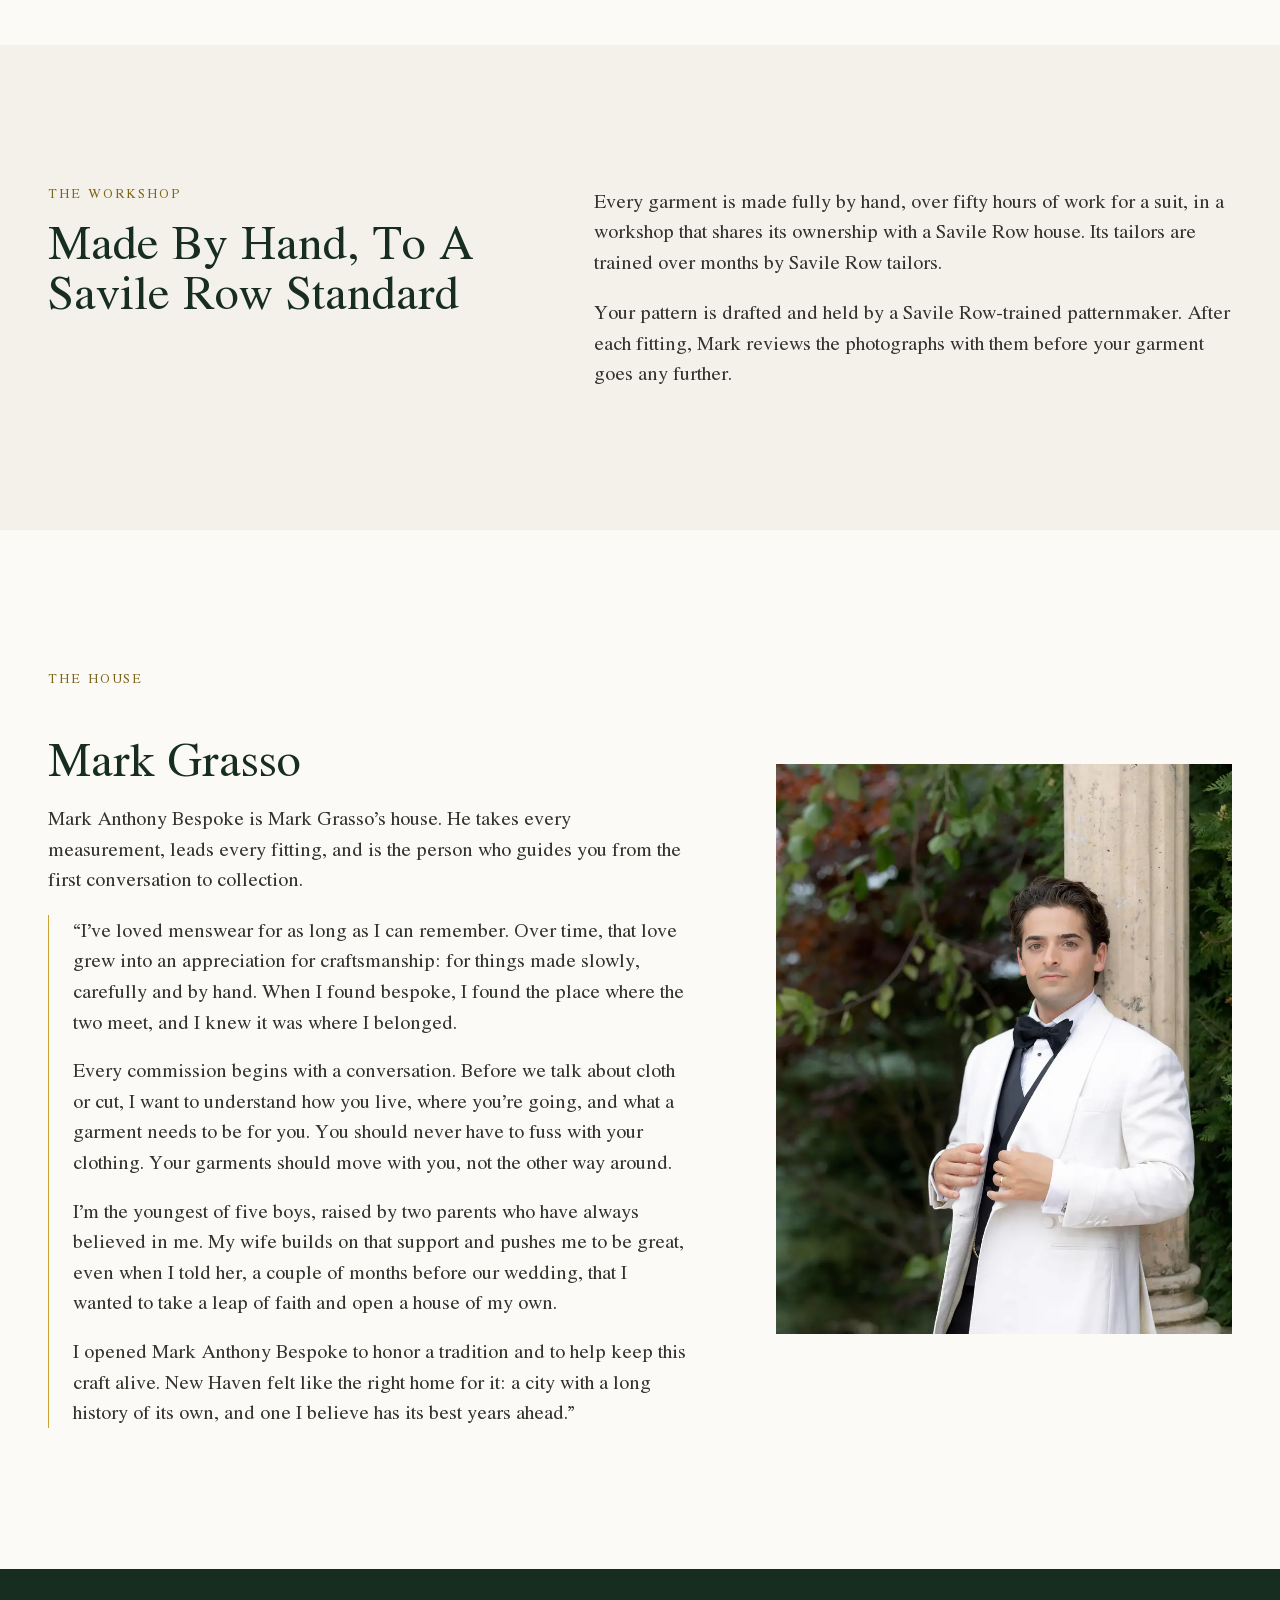
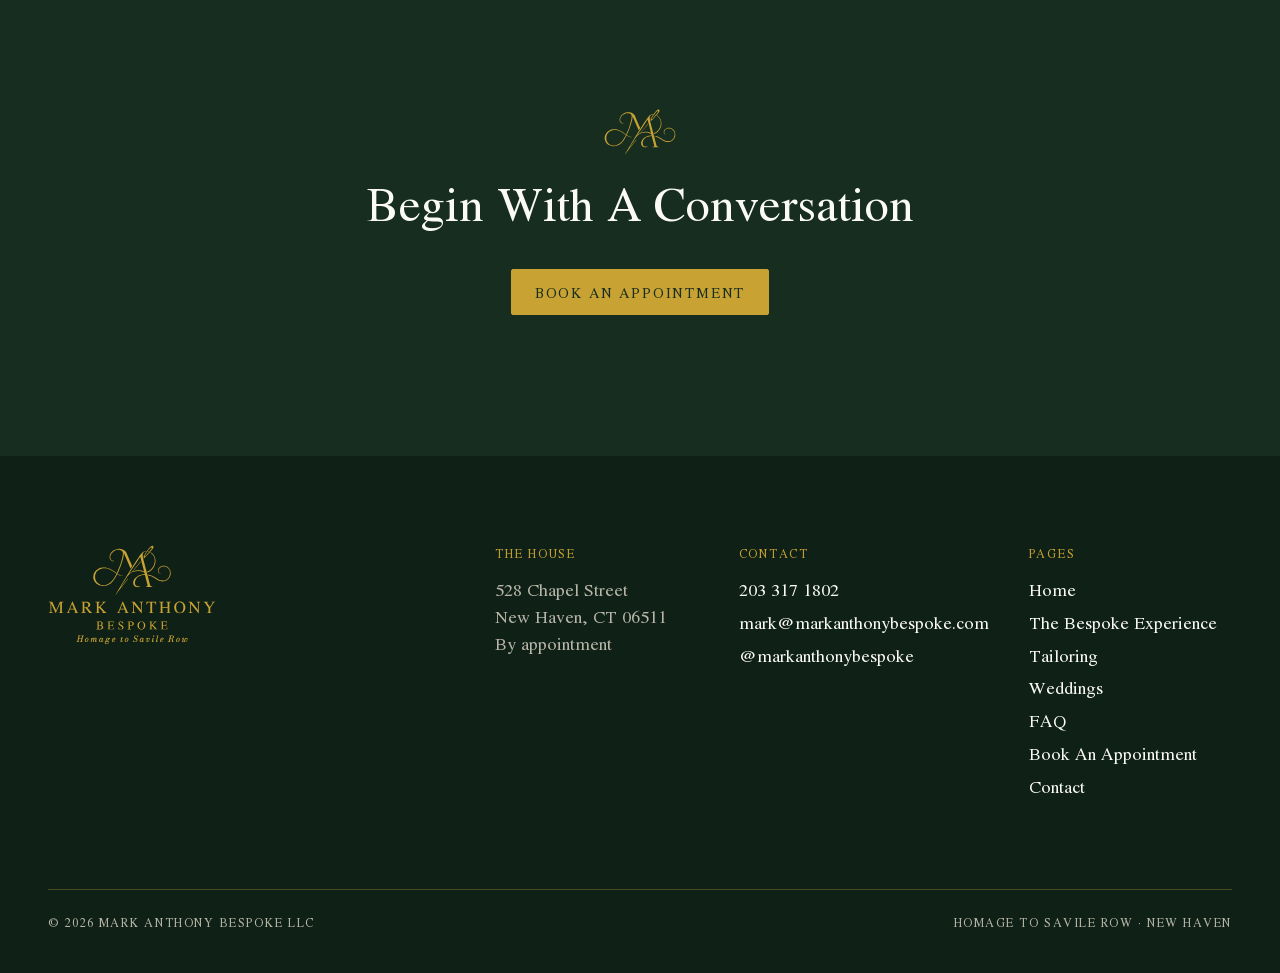
==== commit cba95cf8: "Add files via upload" ====
--- a/bespoke-experience/index.html
+++ b/bespoke-experience/index.html
@@ -9,7 +9,7 @@
 <meta property="og:title" content="The Bespoke Experience | Mark Anthony Bespoke">
 <meta property="og:description" content="What bespoke means at Mark Anthony Bespoke: your own pattern, a toile fitting, and a garment made fully by hand. A minimum of three fittings over ten to twelve weeks.">
 <meta property="og:type" content="website">
-<link rel="icon" href="../assets/img/monogram-ink.svg" type="image/svg+xml">
+<link rel="icon" href="../assets/img/favicon.svg" type="image/svg+xml">
 <link rel="preload" href="../assets/fonts/jomolhari-latin.woff2" as="font" type="font/woff2" crossorigin>
 <link rel="stylesheet" href="../assets/css/site.css">
 <script src="../assets/js/site.js" defer></script>
@@ -28,12 +28,7 @@
   </div>
   <nav class="menu" id="menu" aria-label="Main" hidden>
     <div class="wrap">
-      <ul class="menu__links"><li><a href="../">Home</a></li><li><a href="../bespoke-experience/" aria-current="page">The Bespoke Experience</a></li><li><a href="../tailoring/">Tailoring</a></li><li><a href="../weddings/">Weddings</a></li><li><a href="../book/">Book an appointment</a></li></ul>
-      <div class="menu__meta">
-        <a href="tel:+12033171802">203 317 1802</a>
-        <a href="mailto:mark@markanthonybespoke.com">mark@markanthonybespoke.com</a>
-        <a href="https://www.instagram.com/markanthonybespoke/" rel="noopener" target="_blank">Instagram @markanthonybespoke</a>
-      </div>
+      <ul class="menu__links"><li><a href="../">Home</a></li><li><a href="../bespoke-experience/" aria-current="page">The Bespoke Experience</a></li><li><a href="../tailoring/">Tailoring</a></li><li><a href="../weddings/">Weddings</a></li><li><a href="../book/">Book An Appointment</a></li><li><a href="../contact/">Contact</a></li></ul>
     </div>
   </nav>
 </header>
@@ -41,18 +36,18 @@
 <header class="page-head" data-review="E-01">
   <div class="wrap">
     <span class="eyebrow">The Bespoke Experience</span>
-    <h1>What bespoke means here.</h1>
+    <h1>What Bespoke Means Here</h1>
     <p class="lede">The word gets used loosely. Here it means three things: a pattern drafted for you alone, a toile fitted before your cloth is cut, and a garment made entirely by hand.</p>
   </div>
 </header>
 
 <section class="section" aria-labelledby="h-three" data-review="E-02">
   <div class="wrap">
-    <h2 id="h-three" class="visually-hidden">Three things that make it bespoke</h2>
+    <h2 id="h-three" class="visually-hidden">Three Things That Make It Bespoke</h2>
     <div class="cards cards--3">
-      <article class="card card--rule reveal"><p class="card__meta">I</p><h3>Your own pattern</h3><p>Drafted from your measurements, not adjusted from a stock size. It is kept on file, so your next garment of the same kind starts from it.</p></article>
-      <article class="card card--rule reveal"><p class="card__meta">II</p><h3>A toile first</h3><p>A test garment in plain cloth, fitted on you, so corrections are made to the pattern rather than to your cloth.</p></article>
-      <article class="card card--rule reveal"><p class="card__meta">III</p><h3>Made fully by hand</h3><p>Every garment, every time. There is no part-handmade tier and no made-to-measure.</p></article>
+      <article class="card card--rule reveal"><p class="card__meta">I</p><h3>Your Own Pattern</h3><p>Drafted from your measurements, not adjusted from a stock size. It is kept on file, so your next garment of the same kind starts from it.</p></article>
+      <article class="card card--rule reveal"><p class="card__meta">II</p><h3>A Toile First</h3><p>A test garment in plain cloth, fitted on you, so corrections are made to the pattern rather than to your cloth.</p></article>
+      <article class="card card--rule reveal"><p class="card__meta">III</p><h3>Made Fully By Hand</h3><p>Every garment, every time. There is no part-handmade tier and no made-to-measure.</p></article>
     </div>
   </div>
 </section>
@@ -61,9 +56,9 @@
   <div class="wrap">
     <div class="section-head reveal">
       <span class="eyebrow">The Process</span>
-      <h2 id="h-process">A minimum of three fittings. Ten to twelve weeks.</h2>
+      <h2 id="h-process">Ten To Twelve Weeks, From First Measure To Final Fitting</h2>
     </div>
-    <ol class="steps steps--full"><li class="step reveal"><p class="step__num">I</p><h3 class="step__title">Consultation</h3><p class="muted small" style="margin-top:.25rem">90 minutes, at 528 Chapel Street.</p><p class="step__body">We talk about the occasion, how you live and what the garment needs to do for you. Then we choose your cloth, design the garment together, and take your measurements.</p><p class="step__gap">Your toile is ready about three weeks later.</p></li><li class="step reveal"><p class="step__num">II</p><h3 class="step__title">Toile fitting</h3><p class="step__body">Your test garment, cut from your own pattern in plain cloth, is fitted and corrected on you. We mark where it pulls and where it pools, and your pattern is adjusted before your cloth is cut. Occasionally a difficult fit calls for a second toile.</p></li><li class="step reveal"><p class="step__num">III</p><h3 class="step__title">Making</h3><p class="step__body">Your cloth is cut to the corrected pattern and the garment is made entirely by hand. A suit takes over fifty hours.</p><p class="step__gap">Your finished garment arrives about five weeks after the toile fitting.</p></li><li class="step reveal"><p class="step__num">IV</p><h3 class="step__title">Final fitting</h3><p class="step__body">Your finished garment, on you for the first time. Any last refinements are marked here.</p><p class="step__gap">Refinements take up to two weeks.</p></li><li class="step reveal"><p class="step__num">V</p><h3 class="step__title">Collection</h3><p class="step__body">Refinements made, the garment pressed, and it goes home with you.</p></li></ol>
+    <ol class="steps steps--full"><li class="step reveal"><p class="step__num">I</p><h3 class="step__title">Consultation</h3><p class="muted small" style="margin-top:.25rem">90 minutes, at 528 Chapel Street.</p><p class="step__body">We talk about the occasion, how you live and what the garment needs to do for you. Then we choose your cloth, design the garment together, and take your measurements.</p><p class="step__gap">Your toile is ready about three weeks later.</p></li><li class="step reveal"><p class="step__num">II</p><h3 class="step__title">Toile Fitting</h3><p class="step__body">Your test garment, cut from your own pattern in plain cloth, is fitted and corrected on you. We mark where it pulls and where it pools, and your pattern is adjusted before your cloth is cut. Occasionally a difficult fit calls for a second toile.</p></li><li class="step reveal"><p class="step__num">III</p><h3 class="step__title">Making</h3><p class="step__body">Your cloth is cut to the corrected pattern and the garment is made entirely by hand. A suit takes over fifty hours.</p><p class="step__gap">Your finished garment arrives about five weeks after the toile fitting.</p></li><li class="step reveal"><p class="step__num">IV</p><h3 class="step__title">Final Fitting</h3><p class="step__body">Your finished garment, on you for the first time. Any last refinements are marked here.</p><p class="step__gap">Refinements take up to two weeks.</p></li><li class="step reveal"><p class="step__num">V</p><h3 class="step__title">Collection</h3><p class="step__body">Refinements made, the garment pressed, and it goes home with you.</p></li></ol>
     <div class="callout reveal" style="margin-top:var(--space-5)" data-review="E-04">
       <p>After your first commission, your pattern is on file, so every commission after it is quicker.</p>
       <p class="small muted">A garment you haven&rsquo;t had made before, a waistcoat or an overcoat, say, begins with its own toile.</p>
@@ -75,11 +70,11 @@
   <div class="wrap split">
     <div class="reveal">
       <span class="eyebrow">House style</span>
-      <h2 id="h-style">English convention, cut to the person.</h2>
+      <h2 id="h-style">English Convention, Cut To The Person</h2>
     </div>
     <div class="prose reveal">
       <p>Savile Row is the reference point: the conventions of English tailoring, kept to without fuss, so the clothes look right now and in ten years&rsquo; time.</p>
-      <p>The house cut is soft and natural through the shoulder, built on a lighter canvas, so the jacket moves with you rather than holding you in place. The waist is suppressed to give shape, the button stance sits a little low, and the lapel carries a touch more width than is fashionable, for weight and balance. Trousers sit at a slightly higher rise, which lengthens the leg, wherever it suits the wearer.</p>
+      <p>The house cut is soft and natural through the shoulder, built on a lighter canvas, so that you wear the suit, and the suit never wears you. The waist is suppressed to give shape, the button stance sits a little low, and the lapel carries a touch more width, for weight and balance. Trousers sit at a slightly higher rise, which lengthens the leg, wherever it suits the wearer.</p>
       <p>We steer away from very thin lapels and from clothes cut too tight or too loose. The aim is a garment you will still reach for in years to come.</p>
     </div>
   </div>
@@ -89,7 +84,7 @@
   <div class="wrap split">
     <div class="reveal">
       <span class="eyebrow">The workshop</span>
-      <h2 id="h-workshop">Made by hand, to a Savile Row standard.</h2>
+      <h2 id="h-workshop">Made By Hand, To A Savile Row Standard</h2>
     </div>
     <div class="prose reveal">
       <p>Every garment is made fully by hand, over fifty hours of work for a suit, in a workshop that shares its ownership with a Savile Row house. Its tailors are trained over months by Savile Row tailors.</p>
@@ -100,10 +95,10 @@
 
 <section class="section" aria-labelledby="h-mark" data-review="E-07">
   <div class="wrap split split--rev">
-    <div class="reveal"><div class="ratio ratio--4x5"><div class="ph" role="img" aria-label="Mark Grasso in the fitting room"><!-- PHOTO: Portrait of Mark in the fitting room, tape round his neck, window light. 4:5 portrait. --><span><img src="../assets/img/monogram-ink.svg" alt="" width="52" height="33">Photograph to come</span></div></div></div>
+    <figure class="reveal portrait"><div class="ratio ratio--4x5"><img src="../assets/img/mark-grasso.webp" width="900" height="1125" alt="Mark Grasso in a white dinner jacket and black tie" loading="lazy" decoding="async"></div></figure>
     <div class="prose reveal">
       <span class="eyebrow">The house</span>
-      <h2 id="h-mark">Mark Grasso.</h2>
+      <h2 id="h-mark">Mark Grasso</h2>
       <p>Mark Anthony Bespoke is Mark Grasso&rsquo;s house. He takes every measurement, leads every fitting, and is the person who guides you from the first conversation to collection.</p>
       <div class="quote">
         <p>&ldquo;I&rsquo;ve loved menswear for as long as I can remember. Over time, that love grew into an appreciation for craftsmanship: for things made slowly, carefully and by hand. When I found bespoke, I found the place where the two meet, and I knew it was where I belonged.</p>
@@ -119,7 +114,7 @@
 <section class="closing on-ink" aria-labelledby="closing-h" data-review="S-03">
   <div class="wrap">
     <img src="../assets/img/monogram.svg" alt="" width="72" height="46">
-    <h2 id="closing-h">Begin with a conversation.</h2>
+    <h2 id="closing-h">Begin With A Conversation</h2>
     <div class="btn-row"><a class="btn" href="../book/">Book an appointment</a></div>
   </div>
 </section>
@@ -131,7 +126,7 @@
       <div>
         <p class="footer-h">The house</p>
         <address>528 Chapel Street<br>New Haven, CT 06511</address>
-        <p>By appointment<br>Monday to Friday, 10am to 5pm</p>
+        <p>By appointment</p>
       </div>
       <div>
         <p class="footer-h">Contact</p>
@@ -143,7 +138,7 @@
       </div>
       <div>
         <p class="footer-h">Pages</p>
-        <ul><li><a href="../">Home</a></li><li><a href="../bespoke-experience/">The Bespoke Experience</a></li><li><a href="../tailoring/">Tailoring</a></li><li><a href="../weddings/">Weddings</a></li><li><a href="../book/">Book an appointment</a></li></ul>
+        <ul><li><a href="../">Home</a></li><li><a href="../bespoke-experience/">The Bespoke Experience</a></li><li><a href="../tailoring/">Tailoring</a></li><li><a href="../weddings/">Weddings</a></li><li><a href="../faq/">FAQ</a></li><li><a href="../book/">Book An Appointment</a></li><li><a href="../contact/">Contact</a></li></ul>
       </div>
     </div>
     <div class="footer-base"><span>&copy; 2026 Mark Anthony Bespoke LLC</span><span>Homage to Savile Row &middot; New Haven</span></div>
--- a/assets/css/site.css
+++ b/assets/css/site.css
@@ -208,7 +208,7 @@
 .hero__media img { width: 100%; height: 100%; object-fit: cover; object-position: center 35%; }
 .hero__media::after {
   content: ""; position: absolute; inset: 0;
-  background: linear-gradient(to right, rgba(22,45,32,.92) 0%, rgba(22,45,32,.82) 50%, rgba(22,45,32,.45) 100%); /* legibility scrim over photography */
+  background: linear-gradient(to right, rgba(22,45,32,.88) 0%, rgba(22,45,32,.66) 48%, rgba(22,45,32,.18) 100%); /* legibility scrim over photography */
 }
 @media (max-width: 47.99rem) {
   .hero__media::after { background: linear-gradient(to top, rgba(22,45,32,.92) 0%, rgba(22,45,32,.7) 55%, rgba(22,45,32,.45) 100%); }
@@ -231,6 +231,7 @@
 .ratio > * { position: absolute; inset: 0; }
 .ratio--4x5 { aspect-ratio: 4 / 5; }
 .ratio--3x2 { aspect-ratio: 3 / 2; }
+.ratio--4x3 { aspect-ratio: 4 / 3; }
 .ratio img { width: 100%; height: 100%; object-fit: cover; }
 
 .statement { font-size: clamp(1.7rem, 3.4vw, 2.5rem); line-height: 1.25; color: var(--ink); max-width: 22em; }
@@ -332,12 +333,11 @@
 .scheduler__foot { display: flex; flex-wrap: wrap; gap: .5rem 1.5rem; justify-content: space-between; align-items: center; padding: 1rem 1.25rem; border-top: 1px solid var(--rule); background: var(--paper); font-size: 1rem; }
 
 .location { border: 1px solid var(--rule); background: var(--paper); }
-.location__map { aspect-ratio: 4 / 3; background: var(--paper-2); border-bottom: 1px solid var(--rule); }
+.location__map { aspect-ratio: 4 / 3; background: var(--paper-2); border-block: 1px solid var(--rule); }
 .location__map iframe { display: block; width: 100%; height: 100%; border: 0; }
 .location__body { padding: 1.5rem; }
 .location__body h3 { font-size: 1.3rem; margin-bottom: .75rem; }
 .location__body p + p { margin-top: .75rem; }
-@media (min-width: 64rem) { .location { position: sticky; top: calc(var(--header-h) + 1.5rem); } }
 
 /* ---------- Closing booking block ---------- */
 .closing { background: var(--ink); color: var(--paper); text-align: center; padding-block: var(--space-6); }
@@ -401,3 +401,65 @@
   font: 400 .8125rem/1.3 var(--f); background: var(--ink); color: var(--paper);
   padding: .6rem .8rem; border-radius: var(--radius); border: 1px solid var(--rule-dark);
 }
+
+/* ---------- Silent loop video (home, The Standard) ---------- */
+@media (min-width: 56rem) { .split--media { grid-template-columns: 5fr 7fr; align-items: center; } }
+.loop { position: relative; margin: 0; aspect-ratio: 4 / 5; background: var(--paper-2); overflow: hidden; max-width: 30rem; }
+.loop video { display: block; width: 100%; height: 100%; object-fit: cover; }
+.loop__toggle {
+  position: absolute; right: .75rem; bottom: .75rem; width: 2.75rem; height: 2.75rem;
+  display: grid; place-items: center; padding: 0; cursor: pointer;
+  background: rgba(22,45,32,.72); border: 1px solid var(--rule-dark); border-radius: var(--radius); color: var(--paper);
+}
+.loop__toggle span { width: 10px; height: 12px; border-inline: 3px solid currentColor; }              /* pause icon */
+.loop__toggle.is-paused span { width: 0; height: 0; border: 0; border-left: 11px solid currentColor;   /* play icon */
+  border-block: 7px solid transparent; margin-left: 3px; }
+.portrait { margin: 0; }
+.portrait figcaption { margin-top: .5rem; font-size: .8125rem; color: var(--muted); }
+
+/* ---------- Round 2 ---------- */
+/* Header spans the full width on every device: logo flush left, controls flush right */
+.site-header__inner { width: calc(100% - 2 * var(--gutter)); max-width: none; }
+
+/* Book page: calendar and location card side by side at the same height */
+@media (min-width: 64rem) {
+  .book-grid { grid-template-columns: 1fr 1fr; align-items: stretch; }
+  .location { display: flex; flex-direction: column; }
+  .location__map { flex: 1; aspect-ratio: auto; min-height: 16rem; }
+}
+
+/* Price list */
+.prices { margin: var(--space-3) 0 0; border-top: 1px solid var(--rule); }
+.prices > div { display: flex; justify-content: space-between; gap: 1rem; padding: .8rem 0; border-bottom: 1px solid var(--rule); }
+.prices dt { color: var(--ink); }
+.prices dd { margin: 0; color: var(--body); white-space: nowrap; }
+
+/* FAQ */
+.faq-group { max-width: 52rem; }
+.faq-group + .faq-group { margin-top: var(--space-5); }
+.faq-group__title { margin-bottom: var(--space-2); }
+.faq { border-top: 1px solid var(--rule); }
+.faq:last-child { border-bottom: 1px solid var(--rule); }
+.faq summary {
+  list-style: none; cursor: pointer; padding: 1.1rem 2.5rem 1.1rem 0; position: relative;
+  font-size: 1.15rem; color: var(--ink);
+}
+.faq summary::-webkit-details-marker { display: none; }
+.faq summary::after { content: "+"; position: absolute; right: .25rem; top: 50%; transform: translateY(-50%); font-size: 1.5rem; color: var(--gold-text); }
+.faq[open] summary::after { content: "\2212"; }
+.faq p { padding: 0 0 1.25rem; max-width: var(--measure); }
+
+/* Contact form */
+.inquiry { display: grid; gap: 1.25rem; max-width: 36rem; }
+.field label { display: block; font-size: .75rem; letter-spacing: .16em; text-transform: uppercase; color: var(--gold-text); margin-bottom: .4rem; }
+.field input, .field textarea {
+  width: 100%; font: inherit; color: var(--body); background: #fff;
+  border: 1px solid var(--rule); border-radius: var(--radius); padding: .8rem .9rem;
+}
+.field input:focus-visible, .field textarea:focus-visible { outline: 2px solid var(--gold-text); outline-offset: 1px; border-color: var(--ink); }
+.field textarea { resize: vertical; min-height: 9rem; }
+.inquiry .btn { justify-self: start; }
+.hp { position: absolute !important; left: -9999px; width: 1px; height: 1px; overflow: hidden; }
+.form-sent { border-left: 1px solid var(--gold); padding: .25rem 0 .25rem 1.5rem; }
+.form-sent p { margin-top: .5rem; }
+.contact-direct p + p { margin-top: 1rem; }
